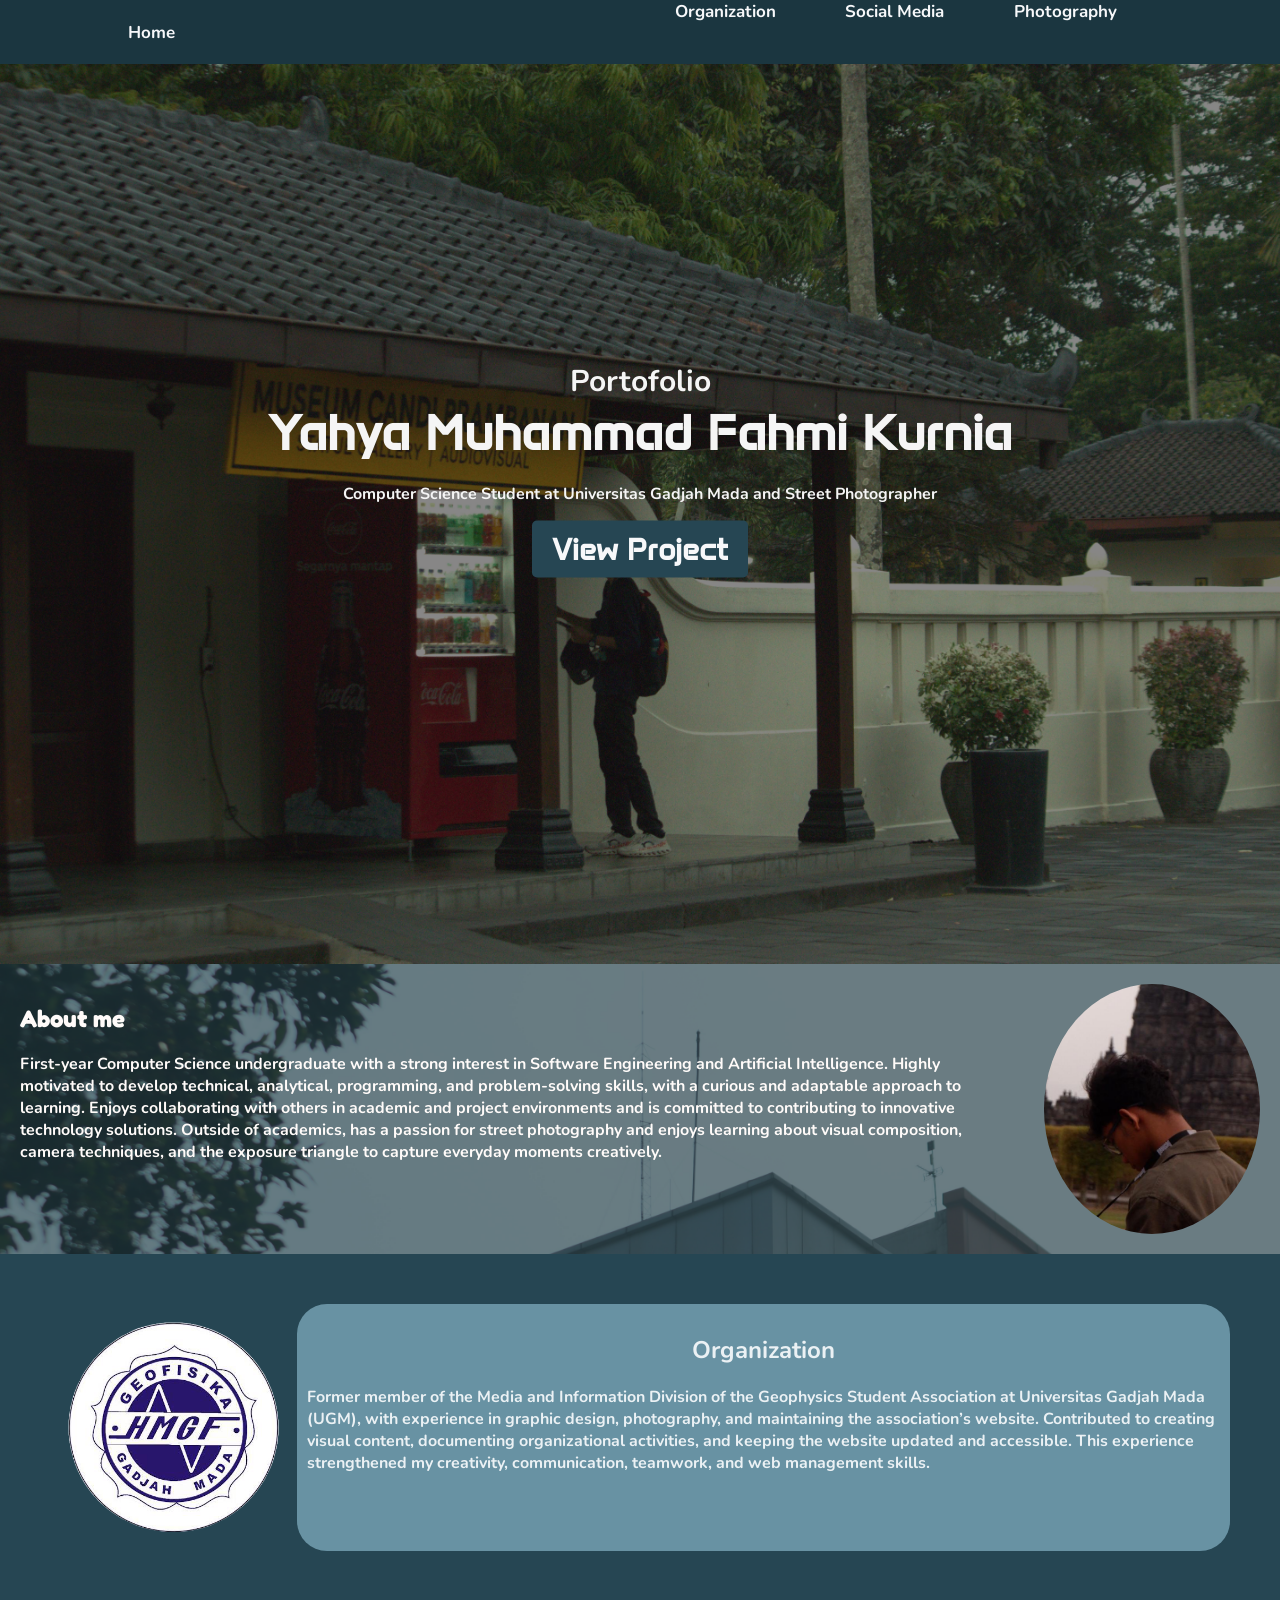
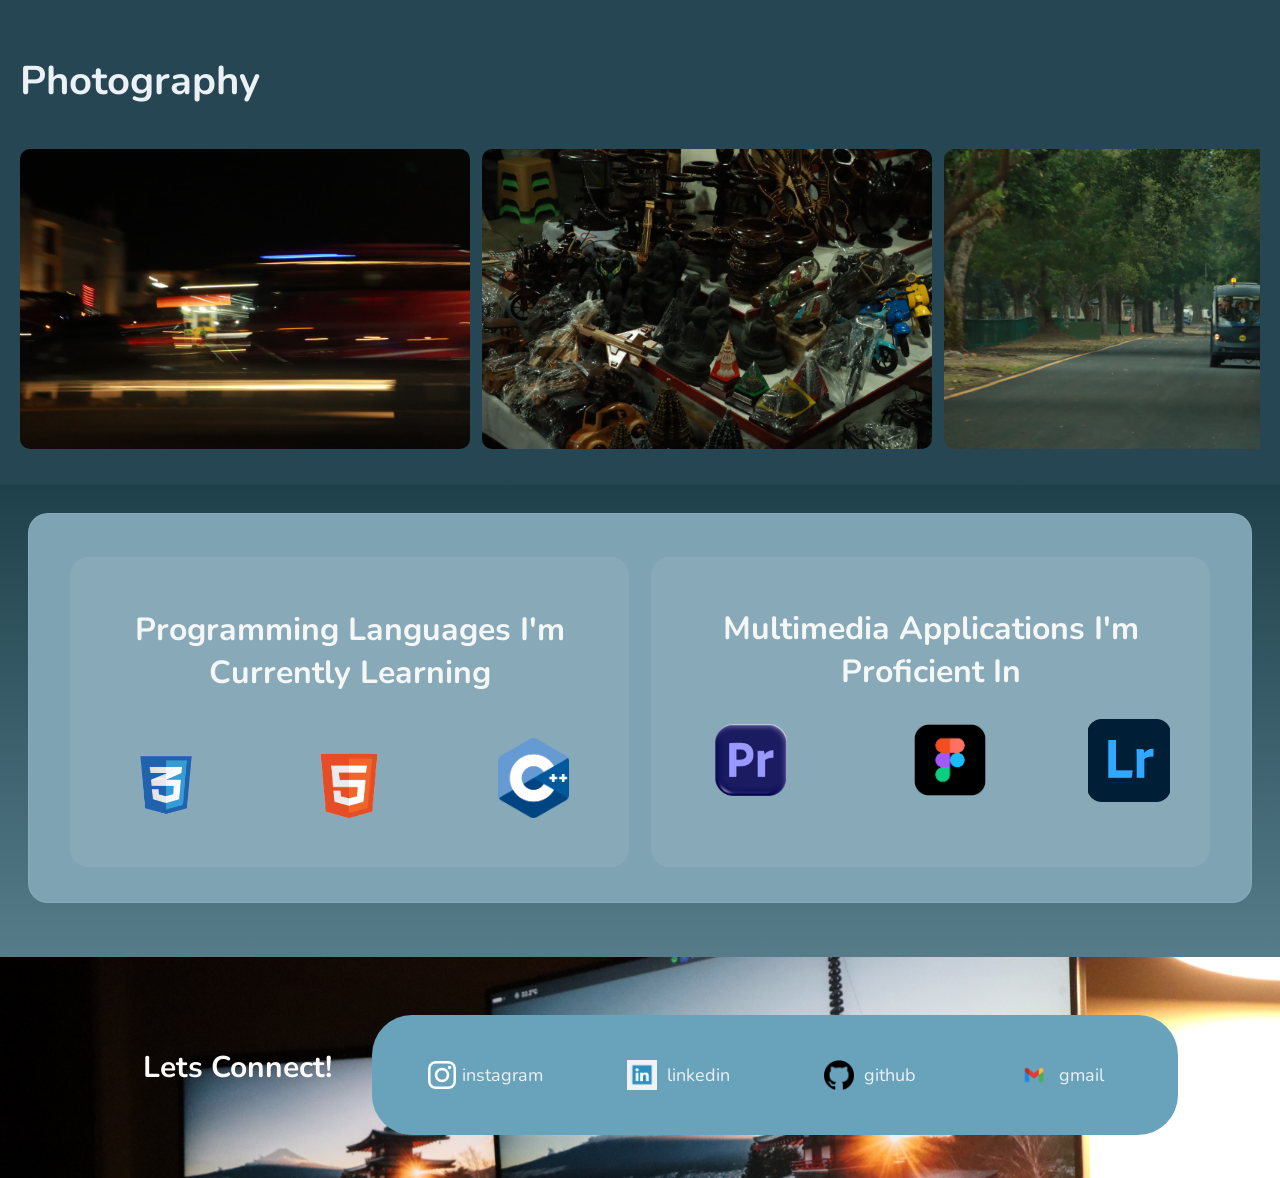
==== index.html @ 3dd97aa6 "tulisan sosmed" ====
<html>

<head>
    <meta name="viewport" content="width=device-width, initial-scale=1.0">
    <title>Yahya's Homepage</title>
    <link rel="stylesheet" href="layouter.css?v=8">
    <link rel="icon" type="image/x-icon" href="foto-porto/baru.png">
    <meta charset="UTF-8">


    <link rel="stylesheet"
        href="https://fonts.googleapis.com/css2?family=Fredoka:wght@400;500;600;700&family=Nunito:wght@400;600;700&display=swap">
</head>

<body background="">
    <nav>
        <div class="wrapper">
            <div>

                <a href='#home'>Home</a>

            </div>
            <div class="menu">
                <ul>
                    <li><a href='#about-me' font-weight="bold">Organization</a></li>
                    <li><a href='#sosmed'>Social Media </a></li>
                    <li><a href='#poto'>Photography</a></li>

                </ul>
            </div>
        </div>
    </nav>

    <header>

        <div class="header-opacity" id="home"></div>
        <div class="header-tulisan">
            <h4 class="judul">Portofolio</h4>
            <p4>Yahya Muhammad Fahmi Kurnia</p4>
            <p>Computer Science Student at Universitas Gadjah Mada and Street Photographer</p>
            <a target="_blank" href="https://github.com/yahyamuhammadfahmikurnia-byte" class="tombol tombola">View
                Project</a>

        </div>

    </header>

    <section class="porto" id="about-me" +30>
        <div class="section-opacity"></div>
        <div class="datadiri">
            <div class="info">
                <h1>About me</h1>
                <p>First-year Computer Science undergraduate with a strong interest in Software Engineering and
                    Artificial Intelligence. Highly motivated to develop technical, analytical, programming, and
                    problem-solving skills, with a curious and adaptable approach to learning. Enjoys collaborating with
                    others in academic and project environments and is committed to contributing to innovative
                    technology solutions. Outside of academics, has a passion for street photography and enjoys learning
                    about visual composition, camera techniques, and the exposure triangle to capture everyday moments
                    creatively.</p>
            </div>
        </div>
        <div class="photo"><img src="foto-porto/fotoprofile.jpg"></div>

    </section>

    <section class="pengalaman">
        <div class="organisasi">
            <div><img src="foto-porto/Firefly.png"> </div>
            <div class="org-content">
                <h1>Organization</h1>
                <p>Former member of the Media and Information Division of the Geophysics Student Association at
                    Universitas
                    Gadjah Mada (UGM), with experience in graphic design, photography, and maintaining the association’s
                    website. Contributed to creating visual content, documenting organizational activities, and keeping
                    the
                    website updated and accessible. This experience strengthened my creativity, communication, teamwork,
                    and
                    web management skills.</p>
            </div>
        </div>

    </section>

    <section class="fotografi" id="poto">
        <h1>Photography</h1>
        <div class="album">
            <img src="foto-porto/IMG_0247.jpg">
            <img src="foto-porto/IMG_0226.jpg">
            <img src="foto-porto/IMG_0211.jpg">
            <img src="foto-porto/IMG_0230.JPG">
            <img src="foto-porto/IMG_0266.JPG">
            <img src="foto-porto/WhatsApp Image 2026-11-02 at 23.53.42 (1).jpeg">
            <img src="foto-porto/WhatsApp Image 2026-11-02 at 23.53.42 (2).jpeg">
            <img src="foto-porto/WhatsApp Image 2026-11-02 at 23.53.42.jpeg">
            <img src="foto-porto/WhatsApp Image 2026-11-02 at 23.53.43 (1).jpeg">
            <img src="foto-porto/WhatsApp Image 2026-11-02 at 23.53.43.jpeg">
        </div>
    </section>
    <section id="sosmed">

        <section>
            <div class="skill ">
                <div class="bahasa">
                    Programming Languages I'm Currently Learning
                    <div class="logo-list">
                        <img src="foto-porto/Firefly(2).png">
                        <img src="foto-porto/htmlll.png">
                        <img src="foto-porto/logo cpp.webp">
                    </div>
                </div>
                <div class="aplikasi">
                    <h>
                    Multimedia Applications I'm Proficient In
                    </h>
                    <div class="logoo-list">
                        <img src="foto-porto/adobe-premiere-pro-icon-free-png.webp">
                        <img src="foto-porto/tes figma.webp">
                        <div class="lightroom">
                            <img src="foto-porto/mantappp.webp">
                            
                        </div>
                    </div>
                </div>
            </div>
        </section>
        <section class="project">
            <section class="sosmed">
                <div class="sosmed-kiri">
                    <p>Lets Connect!</p>
                </div>
                <div class="sosmed-kanan">
                    <div class="sosmed-item">
                        <div class=" instagram"><img src="foto-porto/IGPUTIH.webp"></div>
                        <div><a target="_blank"
                                href="https://www.instagram.com/yahyamf_k/?utm_source=ig_web_button_share_sheet">instagram</a>
                        </div>
                    </div>
                    <div class="sosmed-item">
                        <div><img src="foto-porto/LinkedIn_icon.svg.webp"></div>
                        <div><a target="_blank" href="https://www.linkedin.com/in/yahyamfk">linkedin</a></div>
                    </div>
                    <div class="sosmed-item">
                        <div><img src="foto-porto/25231.png"></div>
                        <div><a target="_blank" href="https://github.com/yahyamuhammadfahmikurnia-byte">github</a>
                        </div>
                    </div>
                    <div class="sosmed-item">
                        <div><img src="foto-porto/gmaillogo.webp"></div>
                        <div><a target="_blank" href="mailto:yahyamuhammadfahmikurnia@mail.ugm.ac.id">gmail</a></div>
                    </div>
                </div>
            </section>

        </section>

</body>

</html>
---- layouter.css ----
@import url('https://fonts.googleapis.com/css2?family=Bungee&display=swap');
    @import url('https://fonts.googleapis.com/css2?family=Anta&display=swap');

    html,
    body {
        margin: 0;
        padding: 0;
        font-size: 16px;
        font-family: "Nunito", sans-serif;
    }

    h1,
    h2,
    h3 {
        font-family: "Fredoka", sans-serif;
    }

    p {
        color: #e1e2e7;
    }

    .wrapper {
        width: 1024px;
        height: 64px;
        margin: auto;
    }

    .logo>img {
        height: 45px;
    }

    nav .wrapper>div:first-child {
        color: white;
        font-weight: bold;
    }

    nav {
        background-color: #1b3640;
        position: sticky;
        top: 0;
        z-index: 100;
    }

    nav>.wrapper {
        display: flex;
        justify-content: space-between;
        font-size: 17px;
        align-items: center;

    }

    .menu {
        width: 50%;
    }

    .menu>ul {
        display: flex;
        list-style: none;
        margin: 0px;
        padding: 0px;
        justify-content: space-around;
        height: 100%;
    }

    .menu>ul>li>a {
        text-decoration: none;
        color: #f7f8fa;
        font-weight: bold;
    }

    header {
        min-height: 800px;
        background-image: url("foto-porto/IMG_0206(2).webp");
        background-size: cover;
        background-repeat: no-repeat;
        position: relative;
        height: 100%;
    }

    .header-opacity {
        background-color: #100e0e;
        width: 100%;
        height: 100%;
        opacity: 0.5;
        position: absolute;
        top: 0;
        left: 0;

    }

    .header-tulisan {
        
        position: absolute;
        top: 45%;
        left: 50%;
        transform: translate(-50%, -50%);
        align-items: center;
        justify-content: center;
        display: flex;
        flex-direction: column;
    }

    .header-tulisan h4 {
        color: hsl(0, 0%, 96%);
        font-size: 2rem;
        font-weight: bold;
        font-size: 30px;
        margin: 0;
    }

    .header-tulisan p4 {
        color: hsl(0, 0%, 96%);
        font-size: 2rem;
        font-weight: bold;
        font-size: 50px;
        margin: 0;
        justify-content: center;
        align-items: center;
        white-space: nowrap;
        font-family: 'anta', sans-serif;
    }

    .header-tulisan p {
        color: hsl(0, 0%, 96%);
        font-size: 1rem;
        font-weight: bold;
        margin-top: 20px;
    }

    a {
        text-decoration: none;
        color: #f7f8fa;
        text-shadow: none;
    }

    .tombol {
        background-color: #264653;
        padding: 10px 20px 10px 20px;
        border-radius: 5px;
        font-family: 'anta', sans-serif;
        font-weight: bold;
        font-size: 30;

    }
    .project{
        margin-top: 70px;
        padding: 0px;
        height: 20%;
    }
    .sosmed {
        background-image: url("foto-porto/IMG_0175.JPG");
        background-size: cover;
        background-color: #6892a3;
        padding: 20px;
        display: flex;
        margin-top: -16;
        justify-content: center;

    }

    .sosmed-kanan {
        background-color: #69a3bb;
  display: flex;
  padding: 20px;
  border-radius: 40px;
  height: 120;
  margin-top: 38;
}
    
    .sosmed-kiri {
        padding: 40;
    }

    .sosmed p {
        font-style: 'anta  ', sans-serif;
        font-weight: bolder;
        color: #fffbf9;
        padding: 0;
        font-size: 30;
    }

    .sosmed-item {
        text-align: center;
        display: flex;
        align-items: center;
        justify-content: center;
        margin-bottom: 10px;
        width: 100%;
        padding: 40;
    }
   
    .sosmed-item img {
        width: 30px;
        height: 30px;
        margin-right: 10px;
    }

    .sosmed-item a {
        color: #ebf1f4;
        text-decoration: none;
        font-size: 18px;
    }

    .porto {
        background-image: url("foto-porto/IMG_0653.jpg");
        width: 100%;
        background-size: cover;
        display: flex;
        background-repeat: no-repeat;
        opacity: 1;
        position: relative;
        isolation: isolate;
    }

    .section-opacity {
        position: absolute;
        inset: 0;
        background-color: rgba(27, 54, 64, 0.65);
        z-index: -1;
    }

    .datadiri {
        width: 80%;
        padding: 20px;
        box-sizing: border-box;



    }

    .photo {
        width: 20%;
        display: flex;
        padding: 20px;
        box-sizing: border-box;
    }

    .photo img {
        width: 250px;
        height: 250px;
        object-fit: cover;
        border-radius: 50%;
    }

    .info h1 {
        font-family: "Fredoka", sans-serif;
        font-weight: bold;
        color: #fffbf9;
    }

    .info p {
        font-family: "Nunito", sans-serif;
        font-weight: bold;
        color: #fffbf9;
    }

    .org-content {
        background-color: #6892a3;
        color: #6892a3;
        border-radius: 30px;
        padding: 10;
    }

    .organisasi h1 {
        text-align: center;
        color: #ebf1f4;
        font-family: "Nunito", sans-serif;
    }

    .organisasi p {
        align-items: center;
        color: #ebf1f4;
        font-family: "Nunito", sans-serif;
        font-weight: bold;
        justify-content: center;
    }

    .organisasi {
        display: flex;
        background-color: #264653;
        padding: 50;

    }

    .organisasi img {
        background-color: #264653;
        width: 900;
    }

    .fotografi {
        background-color: #264653;
        padding: 20px;
    }

    .fotografi h1 {
        font-family: "Nunito", sans-serif;
        font-size: 40px;
        color: #ebf1f4;
    }

    .album {
    display: flex;
        gap: 12px;
        width: 100%;
        overflow-x: auto;
        padding: 8px 0 16px;
        scroll-snap-type: x mandatory;
        -webkit-overflow-scrolling: touch;
    }


   

    #sosmed {
        background: linear-gradient(180deg, rgba(18, 54, 64, 0.95) 0%, rgba(104, 146, 163, 0.95) 100%);
        padding: 28px 0 36px;
    }

    .skill {
        display: flex;
        justify-content: center;
        align-items: stretch;
        gap: 22px;
        padding: 44px 42px 36px;
        background-color: #7ea3b2;
        color: #f5f7f7;
        font-family: "Nunito", sans-serif;
        font-size: clamp(2rem, 2vw, 3.2rem);
        font-weight: bolder;
        text-align: center;
        width: min(1280px, calc(100% - 56px));
        margin: 0 auto;
        box-sizing: border-box;
        border-radius: 20px;
        box-shadow: inset 0 0 0 1px rgba(255, 255, 255, 0.08);
    }

    .skill>div {
        flex: 1;
        padding: 28px 22px 26px;
        border-radius: 18px;
        background-color: rgba(255, 255, 255, 0.08);
        min-height: 310px;
        display: flex;
        flex-direction: column;
        justify-content: center;
    }

    .bahasa,
    .aplikasi {
        display: flex;
        flex-direction: column;
        justify-content: center;
        align-items: center;
        gap: 28px;
        width: 100%;
    }

    .skill img {
        display: block;
        width: 0px;
        height: auto;
        margin: 16px auto 0;
    }

    .logo-list {
        display: flex;
        justify-content: center;
        align-items: center;
        gap: 36px;
        flex-wrap: nowrap;
        width: 100%;
    }
    .album img {
        flex: 0 0 auto;
        width: auto;
        height: 300px;
        max-width: none;
        object-fit: cover;
        border-radius: 10px;
        scroll-snap-align: center;
    }
    .logo-list img {
        width: 80px;
        height: 80px;
        object-fit: contain;
    }

    .logoo-list {
        display: flex;
        justify-content: center;
        align-items: center;
        gap: 42px;
        flex-wrap: nowrap;
        width: 100%;
    }

    .logoo-list img {
        width: 118px;
        height: 118px;
        object-fit: contain;
    }

    .lightroom {
        display: flex;
        align-items: center;
        justify-content: center;
        width: 118px;
        height: 118px;
        border-radius: 20px;
        overflow: hidden;
    }

    .lightroom img {
        width: 70%;
        height: 70%;
        object-fit: cover;
        display: block;
    }

    *{
        box-sizing: border-box;
    }

    img {
        max-width: 100%;
        height: auto;
    }

    @media screen and (max-width: 768px) {

        .wrapper {
            width: 95%;
            height: auto;
        }

        nav .wrapper {
            display: flex;
            flex-direction: column;
            align-items: center;
            gap: 15px;
            padding: 15px 0;
        }

        .logo img {
            max-width: 120px;
            height: auto;
        }

        .menu {
            width: 100%;
            display: flex;
            justify-content: center;
            flex-wrap: wrap;
            gap: 15px;
        }

        .container {
            display: flex;
            flex-direction: column;
            gap: 20px;
        }

        .main-content,
        .sidebar {
            width: 100%;
        }

        .skill {
            font-size: clamp(1.6rem, 5vw, 2.4rem);
            flex-wrap: wrap;
            width: min(100%, calc(100% - 24px));
            padding: 24px 18px;
            gap: 16px;
        }

        .skill>div {
            min-height: unset;
            padding: 18px 14px;
        }

        .bahasa,
        .aplikasi {
            gap: 18px;
        }

        .bahasa,
        .aplikasi,
        .logo-list,
        .logoo-list {
            flex-wrap: wrap;
        }

        .bahasa img {
            width: 60px;
            padding: 5px;
        }

        h1 {
            font-size: 28px;
        }

        p {
            font-size: 14px;
        }
    }

    .sosmed-item .instagram img {
        width: 80px;
        height: 30px;
        padding: 1;
        margin-left: -5;
    }
        .aplikasi h{
            height: 50px;
        }

        @media screen and (max-width: 480px) {
            .wrapper {
            width: 95%;
            height: auto;
        }

        .menu ul {
            display: flex;
            flex-wrap: wrap;
            justify-content: center;
            gap: 15px;
        }

        .menu ul li {
            text-align: center;
        }

        .menu {
            width: 100%;
        }
     header {
            height: 700px;
            min-height: 0;
        }
        .header-tulisan {
            top: 50%;
            width: calc(100% - 24px);
        }
        .header-tulisan h4 {
            font-size: 20px;
            justify-content: center;
        }

        .header-tulisan p4 {
            font-size: 24px;
            text-align: center;
            white-space: normal;
        }
     
        .lightroom{
            margin-top: -20px;
            margin-bottom: 20px;
            width: 90px;
            height: 90px;
            padding: 20px;
            
        }
        .header-tulisan p {
            text-align: center;
            font-size: 12px;
        }

        .header-tulisan a {
            font-size: 18px;
        }
            .photo {
                width: 40%;
                padding: 5px;
                margin-top: 20px;
            }

            .photo img {
                width: 150px;
                height: 150px;
                max-width: none;
                object-fit: cover;
                border-radius: 50%;
            }

            .datadiri {
                width: 60%;
            }

            .organisasi {

                flex-direction: column;
                align-items: center;
                padding: 20px;
            }

            .organisasi img {
                margin-left: 100px;
                width: 40%;
                align-items: center;
                height: auto;
            }


    .sosmed {
        flex-direction: column;
        padding: 16px;
        margin-top: 0;
    }

    .sosmed-kanan {
        display: grid;
        grid-template-columns: repeat(2, minmax(0, 1fr));
        gap: 12px;
        padding: 16px;
        border-radius: 20px;
    }

    .sosmed-item {
        width: auto;
        min-width: 0;
        margin-bottom: 0;
        padding: 8px;
        gap: 8px;
    }

    .sosmed-item img,
    .sosmed-item .instagram img {
        width: 28px;
        height: 28px;
        padding: 0;
        margin: 0;
        object-fit: contain;
    }

    .sosmed-item a {
        font-size: 14px;
    }
    .album img {
        height: 220px;
    }
    .sosmed-kiri p{
        text-align: center;
        font-size: 24px;
    }
    .sosmed-item img{
        border-radius: 30%;
    }
                }
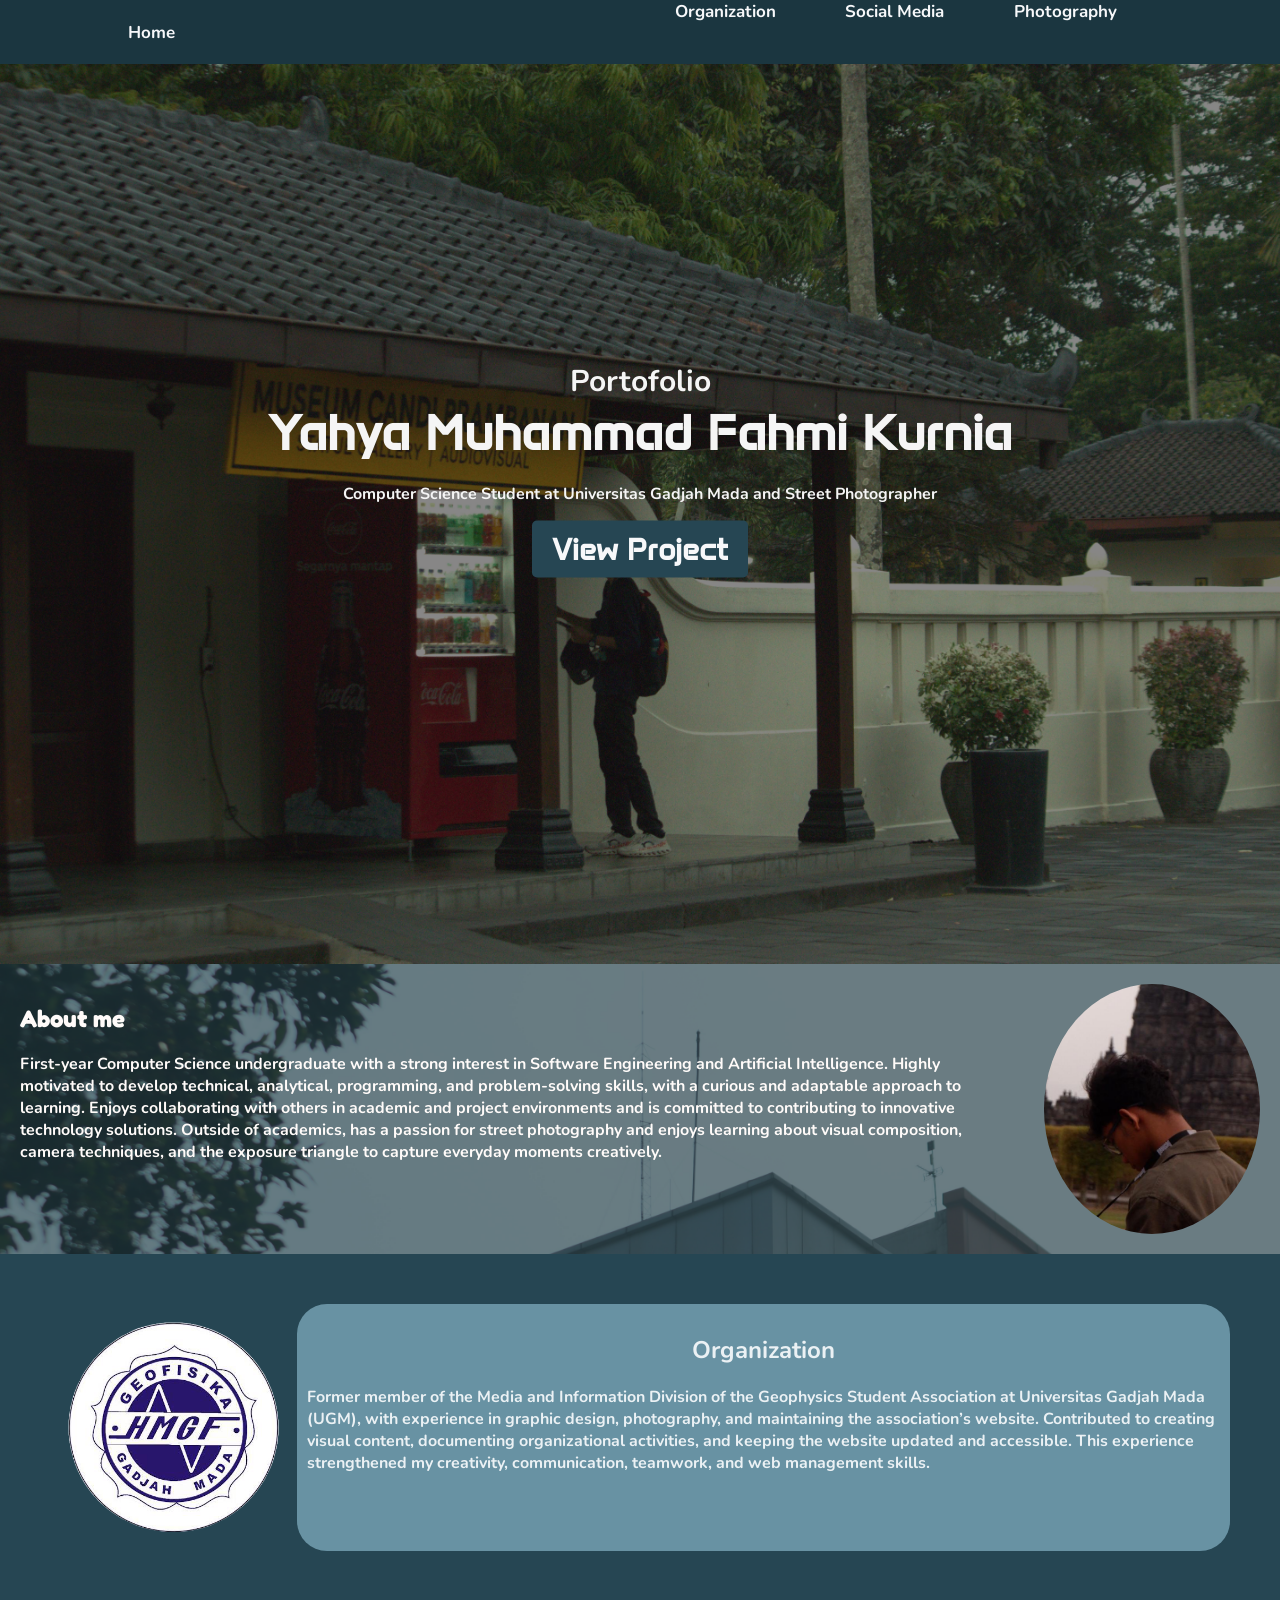
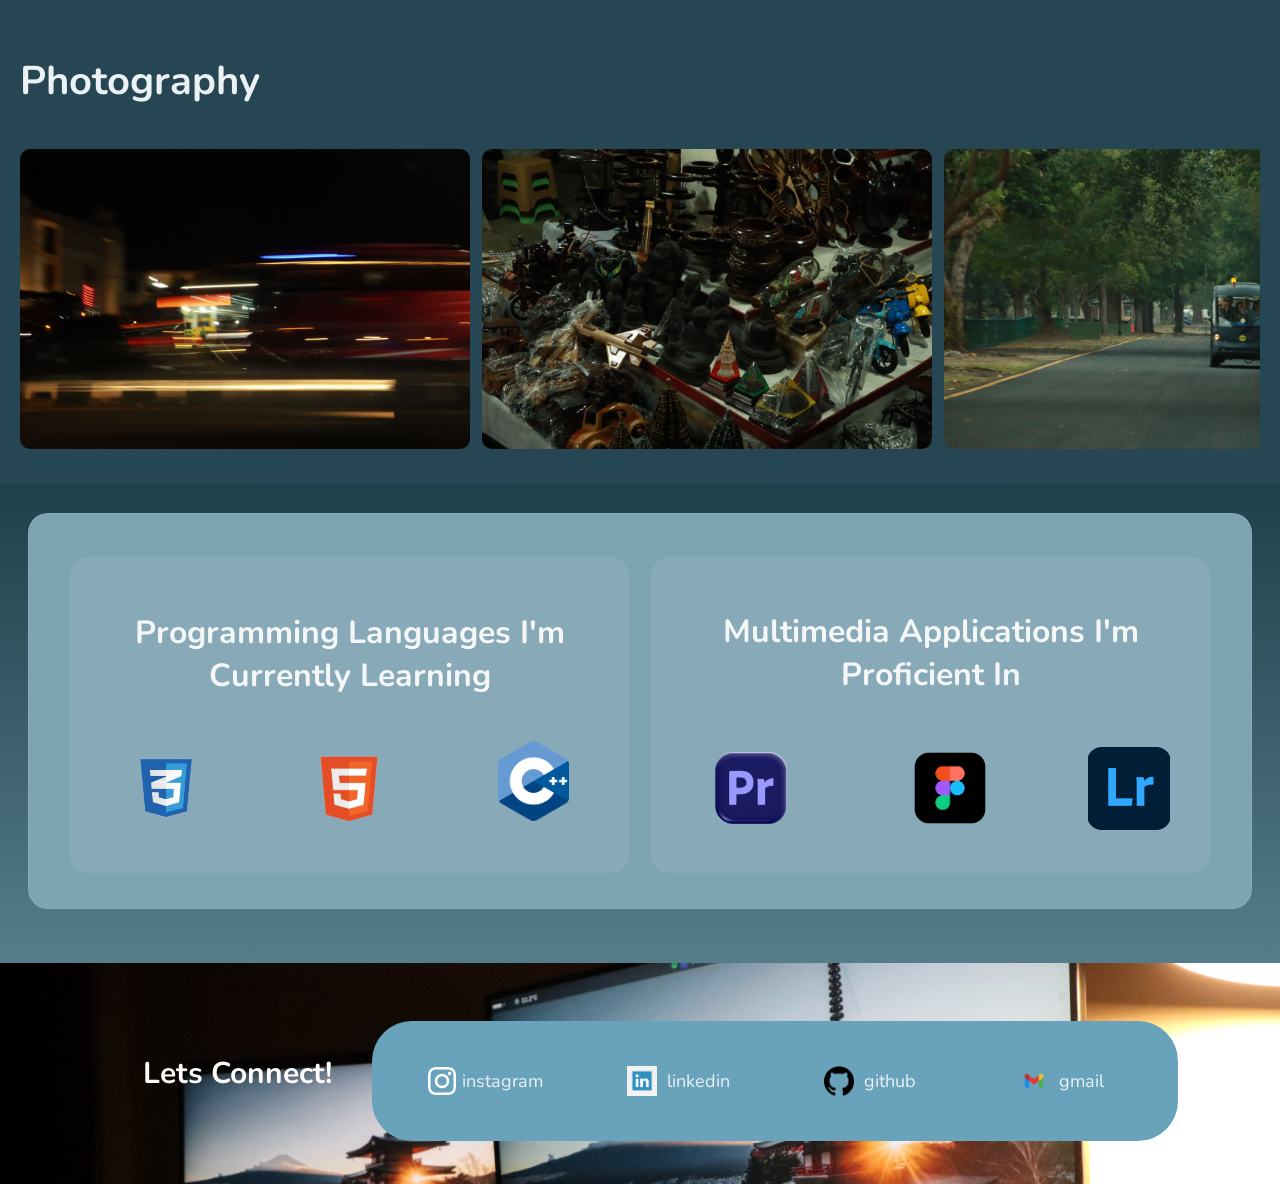
==== commit 27365156: "update css" ====
--- a/index.html
+++ b/index.html
@@ -27,8 +27,10 @@
                     <li><a href='#poto'>Photography</a></li>
 
                 </ul>
+                
             </div>
         </div>
+        
     </nav>
 
     <header>
@@ -110,14 +112,14 @@
                 </div>
                 <div class="aplikasi">
                     <h>
-                    Multimedia Applications I'm Proficient In
+                        Multimedia Applications I'm Proficient In
                     </h>
                     <div class="logoo-list">
                         <img src="foto-porto/adobe-premiere-pro-icon-free-png.webp">
                         <img src="foto-porto/tes figma.webp">
                         <div class="lightroom">
                             <img src="foto-porto/mantappp.webp">
-                            
+
                         </div>
                     </div>
                 </div>
--- a/layouter.css
+++ b/layouter.css
@@ -393,6 +393,7 @@
         gap: 42px;
         flex-wrap: nowrap;
         width: 100%;
+        margin-top: 50px;
     }
 
     .logoo-list img {
@@ -489,6 +490,7 @@
         .logo-list,
         .logoo-list {
             flex-wrap: wrap;
+            height: 30px;
         }
 
         .bahasa img {
@@ -511,7 +513,9 @@
         padding: 1;
         margin-left: -5;
     }
-        .aplikasi h{
+        .aplikasi > h{
+                transform: translateY(25px);
+
             height: 50px;
         }
 
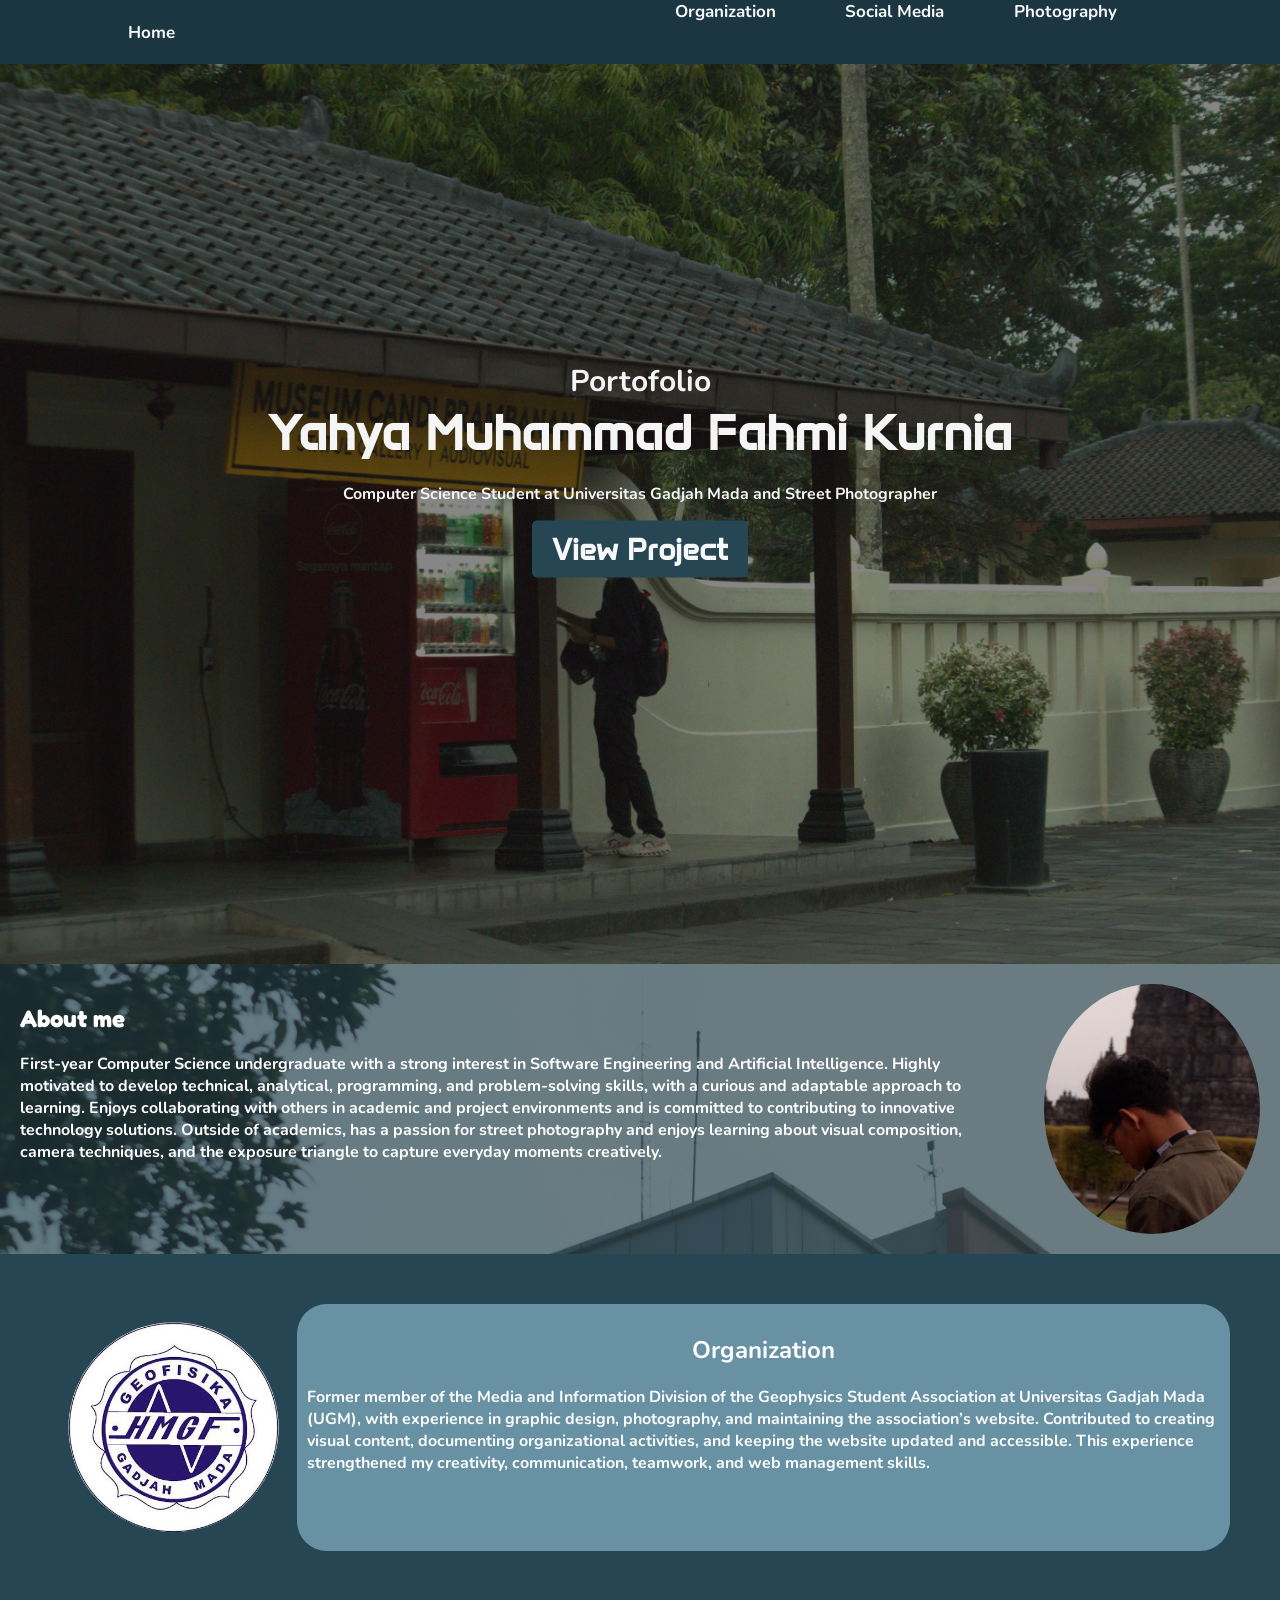
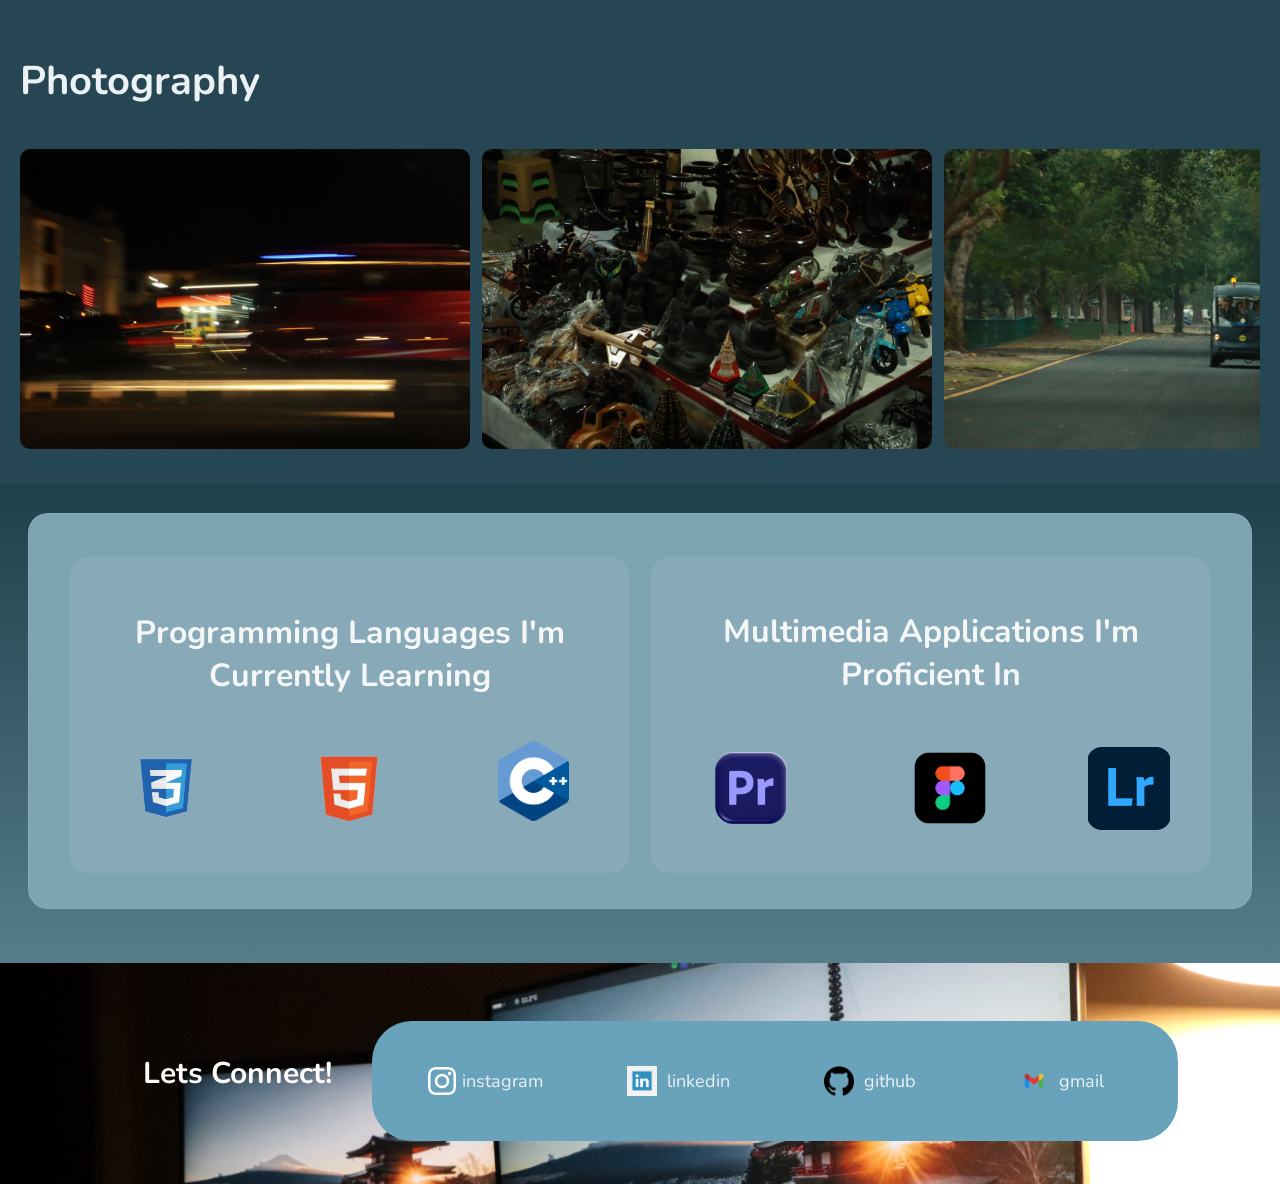
==== commit 49f49baf: "v1.1" ====
--- a/index.html
+++ b/index.html
@@ -3,7 +3,7 @@
 <head>
     <meta name="viewport" content="width=device-width, initial-scale=1.0">
     <title>Yahya's Homepage</title>
-    <link rel="stylesheet" href="layouter.css?v=8">
+    <link rel="stylesheet" href="layouter.css?v=1.1">
     <link rel="icon" type="image/x-icon" href="foto-porto/baru.png">
     <meta charset="UTF-8">
 
--- a/layouter.css
+++ b/layouter.css
@@ -208,6 +208,7 @@
         display: flex;
         background-repeat: no-repeat;
         opacity: 1;
+        color: #feffff;
         position: relative;
         isolation: isolate;
     }
@@ -245,13 +246,13 @@
     .info h1 {
         font-family: "Fredoka", sans-serif;
         font-weight: bold;
-        color: #fffbf9;
+        color: #ffffff;
     }
 
     .info p {
         font-family: "Nunito", sans-serif;
         font-weight: bold;
-        color: #fffbf9;
+        color: #ffffff;
     }
 
     .org-content {
@@ -263,13 +264,13 @@
 
     .organisasi h1 {
         text-align: center;
-        color: #ebf1f4;
+        color: #ffffff;
         font-family: "Nunito", sans-serif;
     }
 
     .organisasi p {
         align-items: center;
-        color: #ebf1f4;
+        color: #fcfdfd;
         font-family: "Nunito", sans-serif;
         font-weight: bold;
         justify-content: center;
@@ -469,13 +470,16 @@
 
         .skill {
             font-size: clamp(1.6rem, 5vw, 2.4rem);
-            flex-wrap: wrap;
+            flex-direction: column;
+            align-items: stretch;
             width: min(100%, calc(100% - 24px));
             padding: 24px 18px;
             gap: 16px;
         }
 
         .skill>div {
+            flex: none;
+            width: 100%;
             min-height: unset;
             padding: 18px 14px;
         }
@@ -490,7 +494,31 @@
         .logo-list,
         .logoo-list {
             flex-wrap: wrap;
-            height: 30px;
+            height: auto;
+        }
+
+        .logo-list,
+        .logoo-list {
+            gap: 16px;
+        }
+
+        .skill img {
+            margin: 0 auto;
+        }
+
+        .logoo-list {
+            margin-top: 0;
+        }
+
+       
+        .logoo-list>img,
+        .lightroom {
+            flex: 0 0 80px;
+        }
+
+      
+        .aplikasi>h {
+            margin: 0;
         }
 
         .bahasa img {
@@ -652,4 +680,46 @@
         border-radius: 30%;
     }
                 }
+
+    @media screen and (max-width: 768px) {
+        .aplikasi > h {
+            transform: none;
+            height: auto;
+            margin: 0;
+        }
+
+        .aplikasi {
+            gap: 24px;
+        }
+
+        .logoo-list {
+            align-items: center;
+            gap: 16px;
+            margin-top: 0;
+        }
+
+        .logoo-list > img,
+        .lightroom {
+            flex: 0 0 80px;
+            width: 80px;
+            height: 80px;
+            margin: 0;
+            padding: 0;
+        }
+
+        .logoo-list .lightroom img {
+            width: 100%;
+            height: 100%;
+            margin: 0;
+            object-fit: contain;
+        }
+
+          .logoo-list .lightroom img {
+          width: 65%;
+          height: 100%;
+          margin: 0;
+        object-fit: contain;
+        }
+
+    }
                     
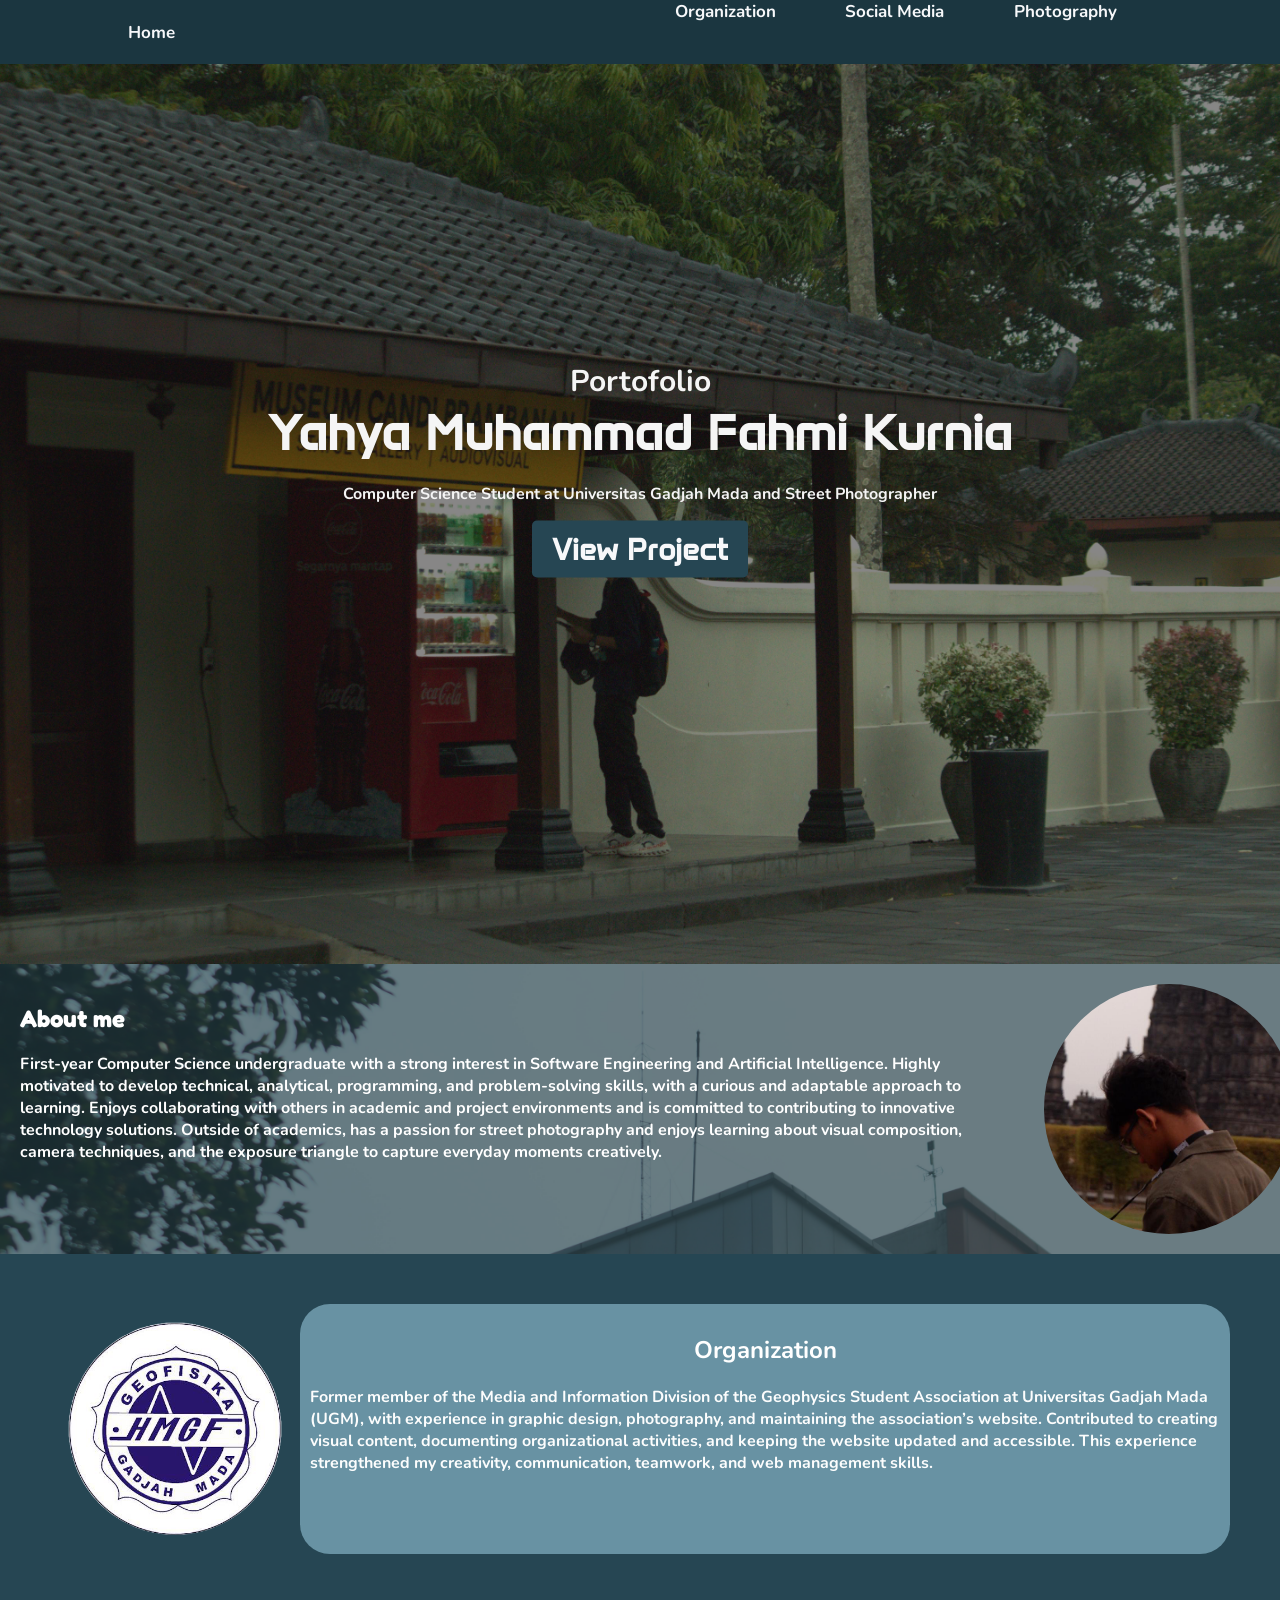
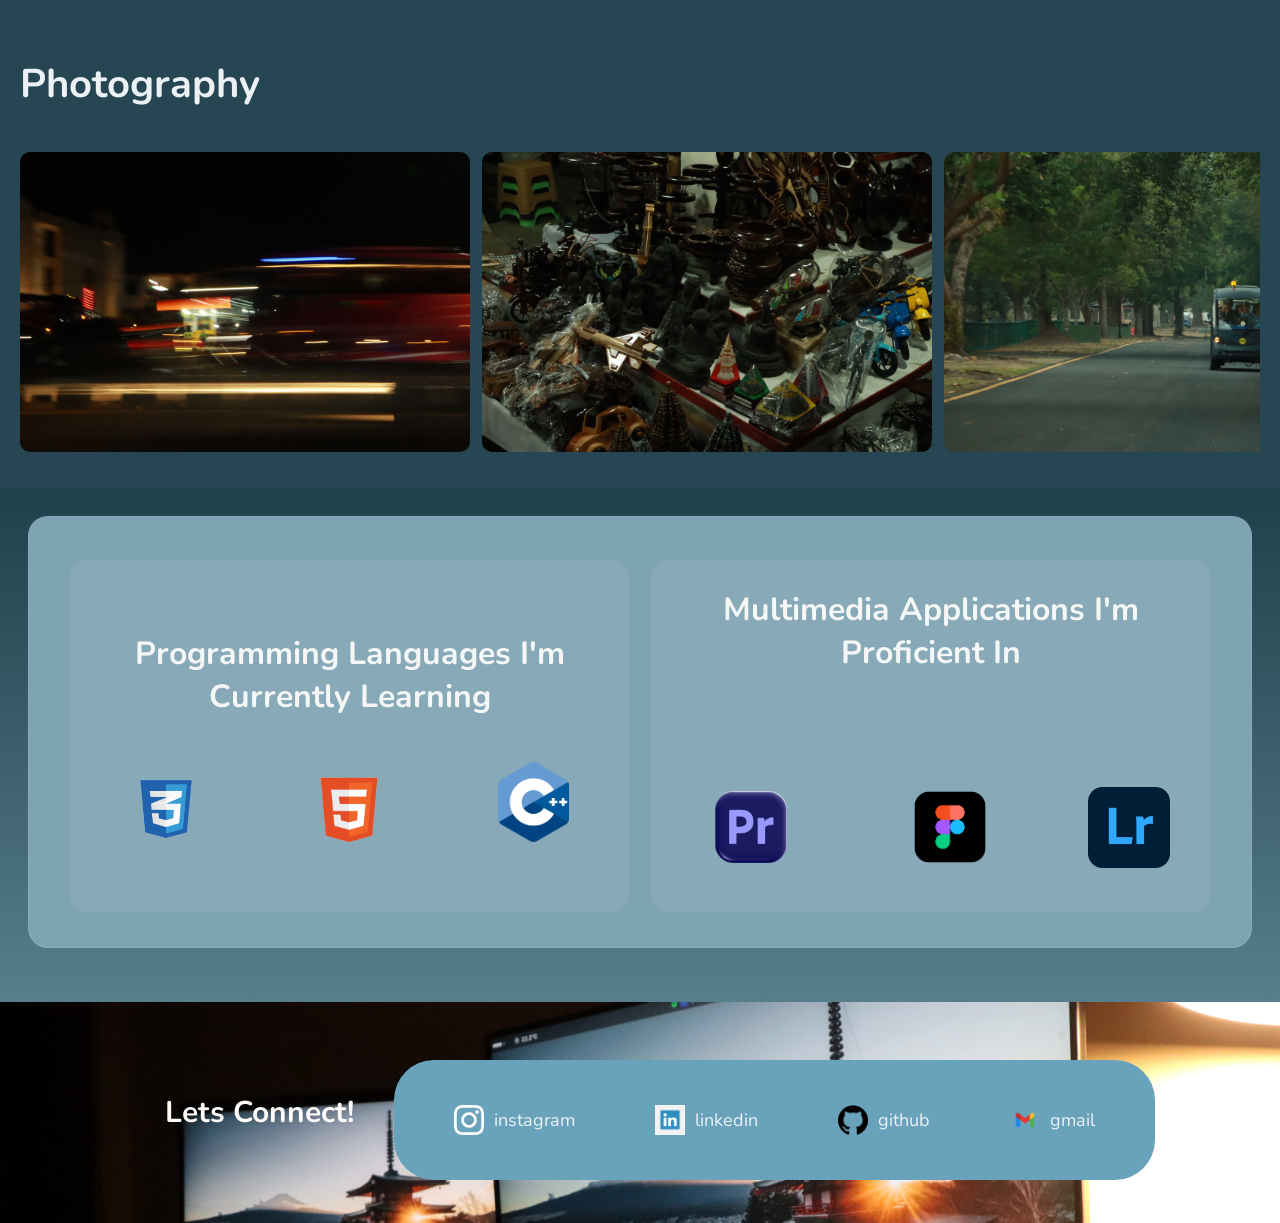
==== commit 6f9199cf: "akhirnya mayan bagus" ====
--- a/index.html
+++ b/index.html
@@ -3,7 +3,7 @@
 <head>
     <meta name="viewport" content="width=device-width, initial-scale=1.0">
     <title>Yahya's Homepage</title>
-    <link rel="stylesheet" href="layouter.css?v=1.1">
+    <link rel="stylesheet" href="layouter.css?v=1.">
     <link rel="icon" type="image/x-icon" href="foto-porto/baru.png">
     <meta charset="UTF-8">
 
@@ -132,7 +132,7 @@
                 </div>
                 <div class="sosmed-kanan">
                     <div class="sosmed-item">
-                        <div class=" instagram"><img src="foto-porto/IGPUTIH.webp"></div>
+                        <div><img src="foto-porto/IGPUTIH.webp"></div>
                         <div><a target="_blank"
                                 href="https://www.instagram.com/yahyamf_k/?utm_source=ig_web_button_share_sheet">instagram</a>
                         </div>
@@ -142,7 +142,7 @@
                         <div><a target="_blank" href="https://www.linkedin.com/in/yahyamfk">linkedin</a></div>
                     </div>
                     <div class="sosmed-item">
-                        <div><img src="foto-porto/25231.png"></div>
+                        <div class="github"><img src="foto-porto/25231.png"></div>
                         <div><a target="_blank" href="https://github.com/yahyamuhammadfahmikurnia-byte">github</a>
                         </div>
                     </div>
--- a/layouter.css
+++ b/layouter.css
@@ -183,10 +183,11 @@
         text-align: center;
         display: flex;
         align-items: center;
-        justify-content: center;
+
         margin-bottom: 10px;
         width: 100%;
-        padding: 40;
+        size : 50px;
+        padding: 40px;
     }
    
     .sosmed-item img {
@@ -201,6 +202,10 @@
         font-size: 18px;
     }
 
+    #sosmed {
+        background: linear-gradient(180deg, rgba(18, 54, 64, 0.95) 0%, rgba(104, 146, 163, 0.95) 100%);
+        padding: 28px 0 36px;
+    }
     .porto {
         background-image: url("foto-porto/IMG_0653.jpg");
         width: 100%;
@@ -277,6 +282,7 @@
     }
 
     .organisasi {
+        
         display: flex;
         background-color: #264653;
         padding: 50;
@@ -285,7 +291,8 @@
 
     .organisasi img {
         background-color: #264653;
-        width: 900;
+        width: 250;
+        
     }
 
     .fotografi {
@@ -311,11 +318,6 @@
 
 
    
-
-    #sosmed {
-        background: linear-gradient(180deg, rgba(18, 54, 64, 0.95) 0%, rgba(104, 146, 163, 0.95) 100%);
-        padding: 28px 0 36px;
-    }
 
     .skill {
         display: flex;
@@ -386,7 +388,6 @@
         height: 80px;
         object-fit: contain;
     }
-
     .logoo-list {
         display: flex;
         justify-content: center;
@@ -396,38 +397,30 @@
         width: 100%;
         margin-top: 50px;
     }
-
     .logoo-list img {
         width: 118px;
         height: 118px;
         object-fit: contain;
     }
-
     .lightroom {
         display: flex;
         align-items: center;
         justify-content: center;
+        flex: 0 0 118px;
         width: 118px;
         height: 118px;
-        border-radius: 20px;
-        overflow: hidden;
-    }
-
+    }
     .lightroom img {
         width: 70%;
         height: 70%;
-        object-fit: cover;
-        display: block;
-    }
+        object-fit: contain;
+    }
+
 
     *{
         box-sizing: border-box;
     }
 
-    img {
-        max-width: 100%;
-        height: auto;
-    }
 
     @media screen and (max-width: 768px) {
 
@@ -533,18 +526,57 @@
         p {
             font-size: 14px;
         }
-    }
-
-    .sosmed-item .instagram img {
-        width: 80px;
-        height: 30px;
-        padding: 1;
-        margin-left: -5;
-    }
-        .aplikasi > h{
-                transform: translateY(25px);
-
-            height: 50px;
+        .aplikasi > h {
+            transform: none;
+            height: auto;
+            margin: 0;
+        }
+
+        .aplikasi {
+            gap: 24px;
+        }
+
+        .logoo-list {
+            display: grid;
+            grid-template-columns: repeat(3, minmax(0, 1fr));
+            width: 100%;
+            max-width: 272px;
+            justify-content: center;
+            align-items: center;
+            gap: 16px;
+            margin-top: 0;
+        }
+
+        .logoo-list > img,
+        .logoo-list .lightroom {
+            width: min(100%, 80px);
+            height: auto;
+            aspect-ratio: 1;
+            margin: 0;
+            padding: 0;
+            justify-self: center;
+        }
+
+        .logoo-list .lightroom {
+            display: flex;
+            flex: initial;
+            align-items: center;
+            justify-content: center;
+        }
+
+        .logoo-list .lightroom img {
+            width: 65%;
+            height: 65%;
+            margin: 0;
+            object-fit: contain;
+        }
+    }
+
+
+        .aplikasi > h {
+            transform: none;
+            height: auto;
+            margin: 0;
         }
 
         @media screen and (max-width: 480px) {
@@ -645,27 +677,17 @@
         display: grid;
         grid-template-columns: repeat(2, minmax(0, 1fr));
         gap: 12px;
-        padding: 16px;
+        padding: 0px;
         border-radius: 20px;
+        justify-content: center;
     }
 
     .sosmed-item {
+        margin-top: 10;
         width: auto;
         min-width: 0;
-        margin-bottom: 0;
-        padding: 8px;
-        gap: 8px;
-    }
-
-    .sosmed-item img,
-    .sosmed-item .instagram img {
-        width: 28px;
-        height: 28px;
-        padding: 0;
-        margin: 0;
-        object-fit: contain;
-    }
-
+        padding: 0px 20px 5px 35px;
+    }
     .sosmed-item a {
         font-size: 14px;
     }
@@ -680,46 +702,4 @@
         border-radius: 30%;
     }
                 }
-
-    @media screen and (max-width: 768px) {
-        .aplikasi > h {
-            transform: none;
-            height: auto;
-            margin: 0;
-        }
-
-        .aplikasi {
-            gap: 24px;
-        }
-
-        .logoo-list {
-            align-items: center;
-            gap: 16px;
-            margin-top: 0;
-        }
-
-        .logoo-list > img,
-        .lightroom {
-            flex: 0 0 80px;
-            width: 80px;
-            height: 80px;
-            margin: 0;
-            padding: 0;
-        }
-
-        .logoo-list .lightroom img {
-            width: 100%;
-            height: 100%;
-            margin: 0;
-            object-fit: contain;
-        }
-
-          .logoo-list .lightroom img {
-          width: 65%;
-          height: 100%;
-          margin: 0;
-        object-fit: contain;
-        }
-
-    }
-                    +       
